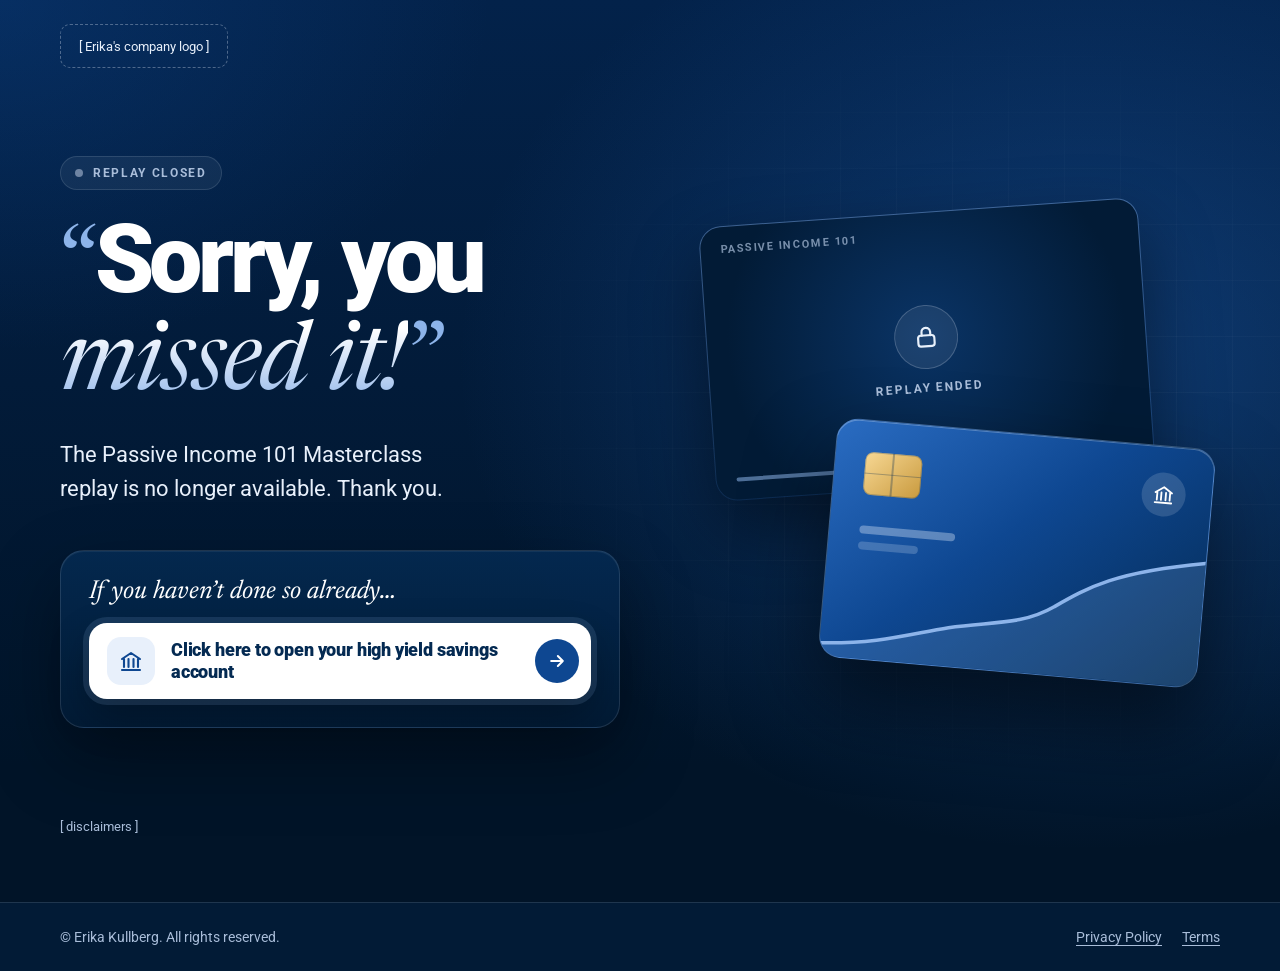
==== webinar/Expired.dc.html @ 7675355b "Redesign Passive Income 101 replay and expired pages Keep the navy brand and Roboto, add Newsreader " ====
<!doctype html>
<html lang="en">
<head>
<meta charset="utf-8">
<meta name="viewport" content="width=device-width, initial-scale=1">
<title>Passive Income 101 replay expired</title>
<script src="./vendor/react.js"></script>
<script src="./vendor/react-dom.js"></script>
<script src="./support.js"></script>
</head>
<body>
<x-dc>
<helmet>
<link rel="preconnect" href="https://fonts.googleapis.com">
<link rel="preconnect" href="https://fonts.gstatic.com" crossorigin="">
<link rel="stylesheet" href="https://fonts.googleapis.com/css2?family=Newsreader:ital,opsz,wght@0,6..72,500;1,6..72,400;1,6..72,500&amp;family=Roboto:wght@400;500;700;900&amp;display=swap">
<style>
/* Layout: two columns. Left: message + one savings CTA. Right: the ended replay, with the savings card laid over it. */
:root{
  --ink:#011428;
  --navy:#021B36;
  --deep:#042A52;
  --blue:#0E4791;
  --sky:#8DB4EA;
  --mist:#E8F0FB;
  --muted:#A9BDD9;
  --gold:#F2C46D;
  --line:rgba(232,240,251,.12);
  --display:'Newsreader',Georgia,'Times New Roman',serif;
  --body:'Roboto',system-ui,-apple-system,'Segoe UI',sans-serif;
  color-scheme:dark;
}
*{box-sizing:border-box}
body{margin:0;background:var(--ink);font-family:var(--body);color:#fff;-webkit-font-smoothing:antialiased}
a{color:var(--sky)}a:hover{color:#fff}
a:focus-visible{outline:3px solid var(--gold);outline-offset:4px;border-radius:12px}

.wrap{max-width:1200px;margin:0 auto;padding-left:max(20px,env(safe-area-inset-left,0px));padding-right:max(20px,env(safe-area-inset-right,0px))}

.stage{position:relative;overflow:hidden;background:
  radial-gradient(900px 700px at 85% 40%,rgba(29,95,180,.45),transparent 70%),
  radial-gradient(700px 500px at 0% 0%,rgba(14,71,145,.35),transparent 70%),
  linear-gradient(180deg,#03224A 0%,var(--ink) 85%)}
.stage::before{content:"";position:absolute;inset:0;pointer-events:none;
  background-image:linear-gradient(rgba(232,240,251,.045) 1px,transparent 1px),linear-gradient(90deg,rgba(232,240,251,.045) 1px,transparent 1px);
  background-size:56px 56px;
  -webkit-mask-image:radial-gradient(ellipse 55% 60% at 78% 45%,#000 15%,transparent 75%);mask-image:radial-gradient(ellipse 55% 60% at 78% 45%,#000 15%,transparent 75%)}

.top{position:relative;display:flex;align-items:center;padding-block:24px}
.logo{display:inline-flex;align-items:center;height:44px;padding:0 18px;border:1.5px dashed rgba(232,240,251,.32);border-radius:10px;font-size:13px;color:var(--mist)}

.main{position:relative;display:grid;grid-template-columns:minmax(0,1.1fr) minmax(0,1fr);align-items:center;gap:56px;padding-block:64px 88px}

.status{display:inline-flex;align-items:center;gap:10px;height:34px;padding:0 14px;border-radius:999px;background:rgba(232,240,251,.06);border:1px solid var(--line);color:var(--muted);font-size:12px;font-weight:700;letter-spacing:.14em;text-transform:uppercase;width:max-content}
.status i{width:8px;height:8px;border-radius:50%;background:#6E84A3;display:block}

h1{position:relative;margin:26px 0 0;font-weight:900;font-size:clamp(52px,7.4vw,108px);line-height:.92;letter-spacing:-.045em;color:#fff;text-wrap:balance}
h1 em{font-family:var(--display);font-style:italic;font-weight:400;letter-spacing:-.02em;
  background:linear-gradient(180deg,#fff 10%,var(--sky) 95%);-webkit-background-clip:text;background-clip:text;color:transparent;padding-right:.05em}
h1 .q{font-family:var(--display);font-weight:400;color:var(--sky)}
.lede{margin:28px 0 0;max-width:34ch;font-size:clamp(18px,1.8vw,22px);line-height:1.55;color:var(--mist)}

.offer{margin-top:44px;padding:28px;border-radius:24px;background:linear-gradient(180deg,rgba(4,42,82,.9),rgba(2,27,54,.9));border:1px solid var(--line);box-shadow:0 30px 70px rgba(0,0,0,.35),inset 0 1px 0 rgba(255,255,255,.06);display:flex;flex-direction:column;gap:18px;max-width:560px}
.offer-k{margin:0;font-family:var(--display);font-style:italic;font-size:26px;font-weight:400;color:#fff}
.cta{display:flex;align-items:center;gap:16px;min-height:76px;padding:12px 12px 12px 18px;background:#fff;color:var(--deep);border-radius:18px;font-size:18px;font-weight:900;letter-spacing:-.01em;line-height:1.25;text-decoration:none;cursor:pointer;box-shadow:0 0 0 6px rgba(141,180,234,.14),0 18px 40px rgba(0,0,0,.3);transition:transform .2s ease,box-shadow .2s ease}
.cta .ico{flex:0 0 48px;height:48px;border-radius:14px;background:#E8F0FB;display:flex;align-items:center;justify-content:center}
.cta .t{flex:1;min-width:0}
.cta .arrow{flex:0 0 44px;height:44px;border-radius:50%;background:var(--blue);display:flex;align-items:center;justify-content:center;transition:transform .2s ease}
.cta:hover{color:var(--deep);transform:translateY(-2px);box-shadow:0 0 0 6px rgba(141,180,234,.28),0 24px 48px rgba(0,0,0,.38)}
.cta:hover .arrow{transform:translateX(3px)}

/* visual */
.visual{position:relative;display:flex;justify-content:center}
.scene{position:relative;width:100%;max-width:500px;aspect-ratio:1/0.92}
.ended{position:absolute;left:0;top:0;width:88%;aspect-ratio:16/10;border-radius:22px;padding:1px;background:linear-gradient(180deg,rgba(141,180,234,.4),rgba(141,180,234,.04));transform:rotate(-4deg);box-shadow:0 30px 70px rgba(0,0,0,.45)}
.ended-in{position:relative;width:100%;height:100%;border-radius:21px;overflow:hidden;background:radial-gradient(circle at 50% 45%,#0A3466,#021B36 75%);display:flex;flex-direction:column;align-items:center;justify-content:center;gap:12px}
.ended-in .lock{width:64px;height:64px;border-radius:50%;background:rgba(232,240,251,.08);border:1px solid rgba(232,240,251,.2);display:flex;align-items:center;justify-content:center}
.ended-in .cap{font-size:12px;font-weight:700;letter-spacing:.16em;text-transform:uppercase;color:var(--muted)}
.ended-in .bar{position:absolute;left:20px;right:20px;bottom:18px;height:4px;border-radius:4px;background:var(--sky);opacity:.55}
.ended-in .bar::after{content:"";position:absolute;right:-4px;top:-4px;width:12px;height:12px;border-radius:50%;background:#fff}
.ended-in .meta{position:absolute;left:20px;top:16px;font-size:11px;font-weight:700;letter-spacing:.14em;text-transform:uppercase;color:rgba(169,189,217,.7)}

.bank{position:absolute;right:0;bottom:0;width:76%;aspect-ratio:1.586/1;border-radius:22px;overflow:hidden;transform:rotate(5deg);
  background:linear-gradient(140deg,#2A6CC2 0%,#0E4791 45%,#042A52 100%);border:1px solid rgba(255,255,255,.2);box-shadow:0 40px 80px rgba(0,0,0,.5),inset 0 1px 0 rgba(255,255,255,.25)}
.bank .chip{position:absolute;left:8%;top:13%;width:15%;aspect-ratio:1.3/1;border-radius:8px;background:linear-gradient(135deg,#F7D894,#C99A3E);box-shadow:inset 0 0 0 1px rgba(4,42,82,.25)}
.bank .chip::before{content:"";position:absolute;left:0;right:0;top:48%;height:1.5px;background:rgba(4,42,82,.3)}
.bank .chip::after{content:"";position:absolute;top:0;bottom:0;left:48%;width:1.5px;background:rgba(4,42,82,.3)}
.bank .mark{position:absolute;right:7%;top:11%;width:44px;height:44px;border-radius:50%;background:rgba(255,255,255,.14);display:flex;align-items:center;justify-content:center}
.bank .lines{position:absolute;left:8%;top:44%;display:flex;flex-direction:column;gap:8px}
.bank .lines i{display:block;height:8px;border-radius:8px;background:rgba(232,240,251,.35)}
.bank svg.chart{position:absolute;left:0;bottom:0;width:100%;height:55%}

.legal{position:relative;margin:0;padding-block:0 64px;max-width:820px;font-size:13px;line-height:1.65;color:var(--muted)}

.foot{background:var(--navy);border-top:1px solid var(--line)}
.foot .wrap{display:flex;flex-wrap:wrap;justify-content:space-between;gap:12px;padding-block:26px;font-size:14px;color:var(--muted)}
.foot nav{display:flex;gap:20px}
.foot a{color:var(--muted);text-underline-offset:3px}.foot a:hover{color:#fff}

@media (max-width:900px){
  .main{grid-template-columns:1fr;gap:48px;padding-block:40px 64px}
  .visual{order:-1}
  .scene{max-width:340px;margin-inline:auto;width:88%}
}
@media (max-width:480px){
  .offer{padding:20px}
  .cta{font-size:16px}
  .cta .ico{display:none}
}
@media (prefers-reduced-motion:reduce){*,*::before,*::after{animation:none !important;transition:none !important}.cta:hover{transform:none}}
</style>
</helmet>

<div style="width:100%;font-family:'Roboto',system-ui,sans-serif;background:#011428">

<div class="stage">
<div class="wrap">

<header class="top">
<div class="logo">[ Erika's company logo ]</div>
</header>

<main class="main">

<div style="min-width:0;display:flex;flex-direction:column">
<span class="status"><i aria-hidden="true"></i>Replay closed</span>
<h1><span class="q">“</span>Sorry, you <em>missed it!</em><span class="q">”</span></h1>
<p class="lede">The Passive Income 101 Masterclass replay is no longer available. Thank you.</p>

<div class="offer">
<p class="offer-k">If you haven’t done so already…</p>
<a class="cta" href="#">
<span class="ico"><svg width="24" height="24" viewBox="0 0 24 24" fill="none" stroke="#0E4791" stroke-width="2.1" stroke-linecap="round" stroke-linejoin="round" aria-hidden="true"><path d="M3 10l9-6 9 6M5 10v8M9.5 10v8M14.5 10v8M19 10v8M3 21h18"></path></svg></span>
<span class="t">Click here to open your high yield savings account</span>
<span class="arrow"><svg width="20" height="20" viewBox="0 0 24 24" fill="none" stroke="#fff" stroke-width="2.4" stroke-linecap="round" stroke-linejoin="round" aria-hidden="true"><path d="M5 12h14M13 6l6 6-6 6"></path></svg></span>
</a>
</div>
</div>

<div class="visual" aria-hidden="true">
<div class="scene">
<div class="ended">
<div class="ended-in">
<span class="meta">Passive Income 101</span>
<span class="lock"><svg width="26" height="26" viewBox="0 0 24 24" fill="none" stroke="#E8F0FB" stroke-width="2" stroke-linecap="round" stroke-linejoin="round"><rect x="4.5" y="10.5" width="15" height="10" rx="2.5"></rect><path d="M8 10.5V7.5a4 4 0 0 1 8 0v3"></path></svg></span>
<span class="cap">Replay ended</span>
<span class="bar"></span>
</div>
</div>
<div class="bank">
<span class="chip"></span>
<span class="mark"><svg width="22" height="22" viewBox="0 0 24 24" fill="none" stroke="#fff" stroke-width="2" stroke-linecap="round" stroke-linejoin="round"><path d="M3 10l9-6 9 6M5 10v8M9.5 10v8M14.5 10v8M19 10v8M3 21h18"></path></svg></span>
<span class="lines"><i style="width:96px"></i><i style="width:60px;opacity:.6"></i></span>
<svg class="chart" viewBox="0 0 380 130" preserveAspectRatio="none" fill="none"><path d="M0 118C60 114 88 102 128 92s72-8 104-30 58-40 148-56v124H0z" fill="rgba(141,180,234,0.18)"></path><path d="M0 118C60 114 88 102 128 92s72-8 104-30 58-40 148-56" stroke="#8DB4EA" stroke-width="3.5" stroke-linecap="round"></path></svg>
</div>
</div>
</div>

</main>

<p class="legal">[ disclaimers ]</p>

</div>
</div>

<footer class="foot">
<div class="wrap">
<span>© Erika Kullberg. All rights reserved.</span>
<nav aria-label="Legal"><a href="#">Privacy Policy</a><a href="#">Terms</a></nav>
</div>
</footer>

</div>
</x-dc>
<script type="text/x-dc" data-dc-script data-props='{"$preview":{"width":1440,"height":1000}}'>
class Component extends DCLogic {
  renderVals() {
    return {};
  }
}
</script>
</body>
</html>
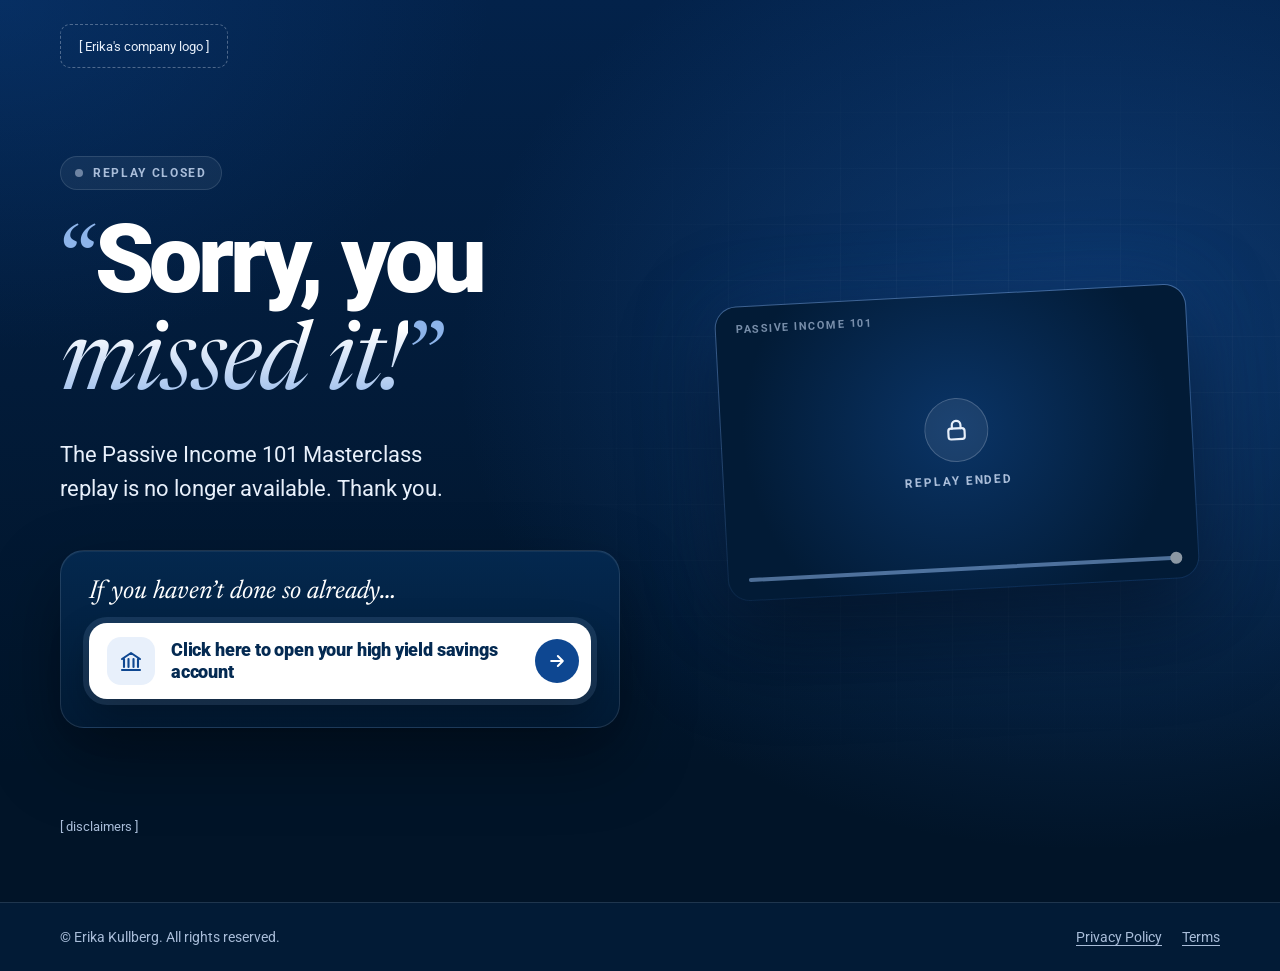
==== commit 30fbf662: "Remove bank card from expired page; add backgrounds.css Expired page visual is now just the locked r" ====
--- a/webinar/Expired.dc.html
+++ b/webinar/Expired.dc.html
@@ -15,7 +15,7 @@
 <link rel="preconnect" href="https://fonts.gstatic.com" crossorigin="">
 <link rel="stylesheet" href="https://fonts.googleapis.com/css2?family=Newsreader:ital,opsz,wght@0,6..72,500;1,6..72,400;1,6..72,500&amp;family=Roboto:wght@400;500;700;900&amp;display=swap">
 <style>
-/* Layout: two columns. Left: message + one savings CTA. Right: the ended replay, with the savings card laid over it. */
+/* Layout: two columns. Left: message + one savings CTA. Right: the ended replay, shown as a locked video frame. */
 :root{
   --ink:#011428;
   --navy:#021B36;
@@ -71,8 +71,8 @@
 
 /* visual */
 .visual{position:relative;display:flex;justify-content:center}
-.scene{position:relative;width:100%;max-width:500px;aspect-ratio:1/0.92}
-.ended{position:absolute;left:0;top:0;width:88%;aspect-ratio:16/10;border-radius:22px;padding:1px;background:linear-gradient(180deg,rgba(141,180,234,.4),rgba(141,180,234,.04));transform:rotate(-4deg);box-shadow:0 30px 70px rgba(0,0,0,.45)}
+.scene{position:relative;width:100%;max-width:520px;padding:24px}
+.ended{position:relative;width:100%;aspect-ratio:16/10;max-width:100%;border-radius:22px;padding:1px;background:linear-gradient(180deg,rgba(141,180,234,.4),rgba(141,180,234,.04));transform:rotate(-3deg);box-shadow:0 40px 90px rgba(0,0,0,.5),0 0 80px rgba(14,71,145,.35)}
 .ended-in{position:relative;width:100%;height:100%;border-radius:21px;overflow:hidden;background:radial-gradient(circle at 50% 45%,#0A3466,#021B36 75%);display:flex;flex-direction:column;align-items:center;justify-content:center;gap:12px}
 .ended-in .lock{width:64px;height:64px;border-radius:50%;background:rgba(232,240,251,.08);border:1px solid rgba(232,240,251,.2);display:flex;align-items:center;justify-content:center}
 .ended-in .cap{font-size:12px;font-weight:700;letter-spacing:.16em;text-transform:uppercase;color:var(--muted)}
@@ -80,15 +80,6 @@
 .ended-in .bar::after{content:"";position:absolute;right:-4px;top:-4px;width:12px;height:12px;border-radius:50%;background:#fff}
 .ended-in .meta{position:absolute;left:20px;top:16px;font-size:11px;font-weight:700;letter-spacing:.14em;text-transform:uppercase;color:rgba(169,189,217,.7)}
 
-.bank{position:absolute;right:0;bottom:0;width:76%;aspect-ratio:1.586/1;border-radius:22px;overflow:hidden;transform:rotate(5deg);
-  background:linear-gradient(140deg,#2A6CC2 0%,#0E4791 45%,#042A52 100%);border:1px solid rgba(255,255,255,.2);box-shadow:0 40px 80px rgba(0,0,0,.5),inset 0 1px 0 rgba(255,255,255,.25)}
-.bank .chip{position:absolute;left:8%;top:13%;width:15%;aspect-ratio:1.3/1;border-radius:8px;background:linear-gradient(135deg,#F7D894,#C99A3E);box-shadow:inset 0 0 0 1px rgba(4,42,82,.25)}
-.bank .chip::before{content:"";position:absolute;left:0;right:0;top:48%;height:1.5px;background:rgba(4,42,82,.3)}
-.bank .chip::after{content:"";position:absolute;top:0;bottom:0;left:48%;width:1.5px;background:rgba(4,42,82,.3)}
-.bank .mark{position:absolute;right:7%;top:11%;width:44px;height:44px;border-radius:50%;background:rgba(255,255,255,.14);display:flex;align-items:center;justify-content:center}
-.bank .lines{position:absolute;left:8%;top:44%;display:flex;flex-direction:column;gap:8px}
-.bank .lines i{display:block;height:8px;border-radius:8px;background:rgba(232,240,251,.35)}
-.bank svg.chart{position:absolute;left:0;bottom:0;width:100%;height:55%}
 
 .legal{position:relative;margin:0;padding-block:0 64px;max-width:820px;font-size:13px;line-height:1.65;color:var(--muted)}
 
@@ -147,12 +138,6 @@
 <span class="bar"></span>
 </div>
 </div>
-<div class="bank">
-<span class="chip"></span>
-<span class="mark"><svg width="22" height="22" viewBox="0 0 24 24" fill="none" stroke="#fff" stroke-width="2" stroke-linecap="round" stroke-linejoin="round"><path d="M3 10l9-6 9 6M5 10v8M9.5 10v8M14.5 10v8M19 10v8M3 21h18"></path></svg></span>
-<span class="lines"><i style="width:96px"></i><i style="width:60px;opacity:.6"></i></span>
-<svg class="chart" viewBox="0 0 380 130" preserveAspectRatio="none" fill="none"><path d="M0 118C60 114 88 102 128 92s72-8 104-30 58-40 148-56v124H0z" fill="rgba(141,180,234,0.18)"></path><path d="M0 118C60 114 88 102 128 92s72-8 104-30 58-40 148-56" stroke="#8DB4EA" stroke-width="3.5" stroke-linecap="round"></path></svg>
-</div>
 </div>
 </div>
 
